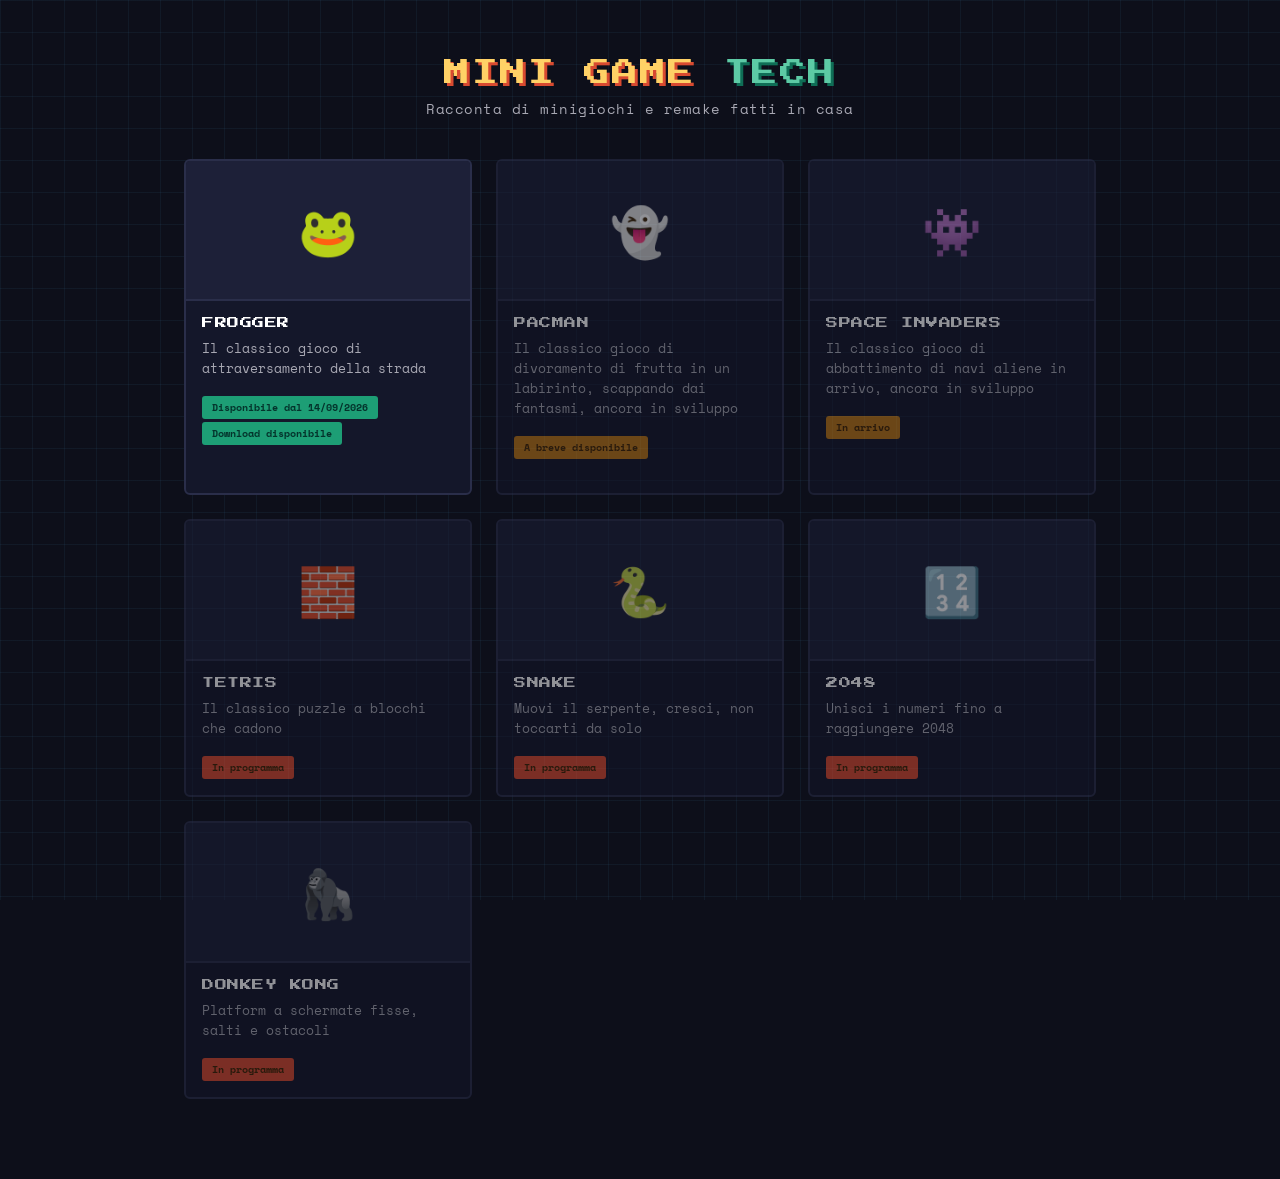
==== index.html @ 38bdaea8 "Removing a url for the pacman and announcing the arriving for the pacman" ====
<!DOCTYPE html>
<html lang="it">
<head>
    <meta charset="UTF-8">
    <meta name="viewport" content="width=device-width, initial-scale=1.0">
    <meta name="google-site-verification" content="u1pR7ki5lb8jtUChC6h1UYOW1YPz_jhIn_7nUxBDBfI"/>
    <link rel="icon" type="image/jpeg" href="Logo.jpeg">

    <!-- Link ai fogli di stile -->
    <link rel="stylesheet" href="./Style/style.css">

    <!-- SEO Base -->
    <title>Minigame Tech - Minigiochi e remake retrò gratis da scaricare</title>
    <meta name="description" content="Raccolta di minigiochi e remake retrò (Pacman, Frogger, Space Invaders e molto altro) gratuiti da scaricare. Eseguibili per Linux e Windows">
    <meta name="keywords" content="minigame, minigiochi gratis, remake pacman, remake frogger, giochi retrò, giochi pixel art, giochi linux e Windows">
    <link rel="canonical" href="https://minigame-tech.github.io/">

    <!-- Open Graph (Per la condivisione sui social e chat come Discord/WhatsApp) -->
    <meta property="og:title" content="Minigame Tech - Minigiochi retrò gratis">
    <meta property="og:description" content="Remake di giochi classici, gratis e open source, scaricabili per Linux e Windows.">
    <meta property="og:type" content="website">
    <meta property="og:url" content="https://minigame-tech.github.io/">
</head>
<body>
    <div class="grid-bg"></div>

    <header>
        <div class="logo">MINI GAME<span> TECH</span></div>
        <p>Racconta di minigiochi e remake fatti in casa</p>
    </header>

    <!---Main part of the web-site--->
    <main>
        <div class="grid">

            <!--- FROGGER --->
            <a class="card" href="Pages/frogger.html">
                <div class="thumb">🐸</div>
                <div class="card-body">
                    <div class="card-title">FROGGER</div>
                    <p class="card-desc">Il classico gioco di attraversamento della strada</p>
                    <span class="badge ready">Disponibile dal 14/09/2026</span>
                    <span class="badge_download">Download disponibile</span>
                </div>
            </a>

            <!--- PACMAN --->
            <div class="card disabled">
                <div class="thumb">👻</div>
                <div class="card-body">
                    <div class="card-title">PACMAN</div>
                    <p class="card-desc">Il classico gioco di divoramento di frutta in un labirinto, scappando dai fantasmi, ancora in sviluppo</p>
                    <span class="badge soon">A breve disponibile</span>
                </div>
            </div>

            <!--- SPACE INVADERS --->
            <div class="card disabled">
                <div class="thumb">👾</div>
                <div class="card-body">
                    <div class="card-title">SPACE INVADERS</div>
                    <p class="card-desc">Il classico gioco di abbattimento di navi aliene in arrivo, ancora in sviluppo</p>
                    <span class="badge soon">In arrivo</span>
                </div>
            </div>

            <!--- TETRIS --->
            <div class="card disabled">
                <div class="thumb">🧱</div>
                <div class="card-body">
                    <div class="card-title">TETRIS</div>
                    <p class="card-desc">Il classico puzzle a blocchi che cadono</p>
                    <span class="badge programmed">In programma</span>
                </div>
            </div>

            <!--- SNAKE --->
            <div class="card disabled">
                <div class="thumb">🐍</div>
                <div class="card-body">
                    <div class="card-title">SNAKE</div>
                    <p class="card-desc">Muovi il serpente, cresci, non toccarti da solo</p>
                    <span class="badge programmed">In programma</span>
                </div>
            </div>

            <!--- 2048 --->
            <div class="card disabled">
                <div class="thumb">🔢</div>
                <div class="card-body">
                    <div class="card-title">2048</div>
                    <p class="card-desc">Unisci i numeri fino a raggiungere 2048</p>
                    <span class="badge programmed">In programma</span>
                </div>
            </div>

            <!--- DONKEY KONG --->
            <div class="card disabled">
                <div class="thumb">🦍</div>
                <div class="card-body">
                    <div class="card-title">DONKEY KONG</div>
                    <p class="card-desc">Platform a schermate fisse, salti e ostacoli</p>
                    <span class="badge programmed">In programma</span>
                </div>
            </div>
        </div>
    </main>
</body>
</html>
---- Style/style.css ----
@import url('https://fonts.googleapis.com/css2?family=Press+Start+2P&family=Space+Mono:wght@400;700&display=swap');

* {margin: 0; padding: 0; box-sizing: border-box;}

body{
    background: #0d0f1a;
    color: #e8e8e8;
    font-family: 'Space Mono', monospace;
    min-height: 100vh;
    position: relative;
}

.grid-bg{
    position: fixed;
    inset: 0;
    background-image:
        linear-gradient(rgba(90, 200, 255, 0.06) 1px, transparent 1px),
        linear-gradient(90deg, rgba(90, 200, 255, 0.06) 1px, transparent 1px);

    background-size: 32px 32px;
    z-index: 0;
}

header{
    position: relative;
    z-index: 1;
    text-align: center;
    padding: 60px 24px 40px;
}

.logo{
    font-family: 'Press Start 2P', monospace;
    font-size: 26px;
    letter-spacing: 2px;
    color: #ffd166;
    text-shadow: 3px 3px 0 #d84a30;
    margin-bottom: 12px;
}

.logo {
    font-family: 'Press Start 2P', monospace;
    font-size: 26px;
    letter-spacing: 2px;
    color: #ffd166;
    text-shadow: 3px 3px 0 #d84a30;
    margin-bottom: 12px;
}

.logo span { color: #5dcaa5; text-shadow: 3px 3px 0 #0f6e56; }

header p {
    color: #a8a8b3;
    font-size: 14px;
    letter-spacing: 0.5px;
}

main {
    position: relative;
    z-index: 1;
    max-width: 960px;
    margin: 0 auto;
    padding: 0 24px 80px;
}

.grid {
    display: grid;
    grid-template-columns: repeat(auto-fit, minmax(240px, 1fr));
    gap: 24px;
}

.card {
    background: #14172a;
    border: 2px solid #2a2e4a;
    border-radius: 6px;
    overflow: hidden;
    transition: transform 0.15s ease, border-color 0.15s ease;
    text-decoration: none;
    color: inherit;
    display: block;
    cursor: pointer;
}

.card:hover {
    transform: translateY(-4px);
    border-color: #5dcaa5;
}

.thumb {
    height: 140px;
    display: flex;
    align-items: center;
    justify-content: center;
    font-size: 48px;
    background: #1d2038;
    border-bottom: 2px solid #2a2e4a;
}

.card-body { padding: 16px; }

.card-title {
    font-family: 'Press Start 2P', monospace;
    font-size: 12px;
    color: #fff;
    margin-bottom: 10px;
    letter-spacing: 0.5px;
}

.card-desc {
    font-size: 12.5px;
    color: #a8a8b3;
    line-height: 1.6;
    margin-bottom: 14px;
}

.badge {
    display: inline-block;
    font-size: 10px;
    padding: 4px 10px;
    border-radius: 3px;
    font-weight: 700;
}

.badge_download{
    display: inline-block;
    font-size: 10px;
    padding: 4px 10px;
    border-radius: 3px;
    font-weight: 700;
    background: #1d9e75;
    color: #04342c;
    margin-bottom: 32px;
}

.badge.ready { background: #1d9e75; color: #04342c; }
.badge.soon { background: #ba7517; color: #412402; }
.badge.programmed { background: #d84a30; color: #412402; }

.card.disabled {
    opacity: 0.55;
    cursor: default;
}

.card.disabled:hover { transform: none; border-color: #2a2e4a; }

footer {
    position: relative;
    z-index: 1;
    text-align: center;
    padding: 24px;
    font-size: 12px;
    color: #5a5a66;
}

footer a { color: #85b7eb; text-decoration: none; }
footer a:hover { text-decoration: underline; }
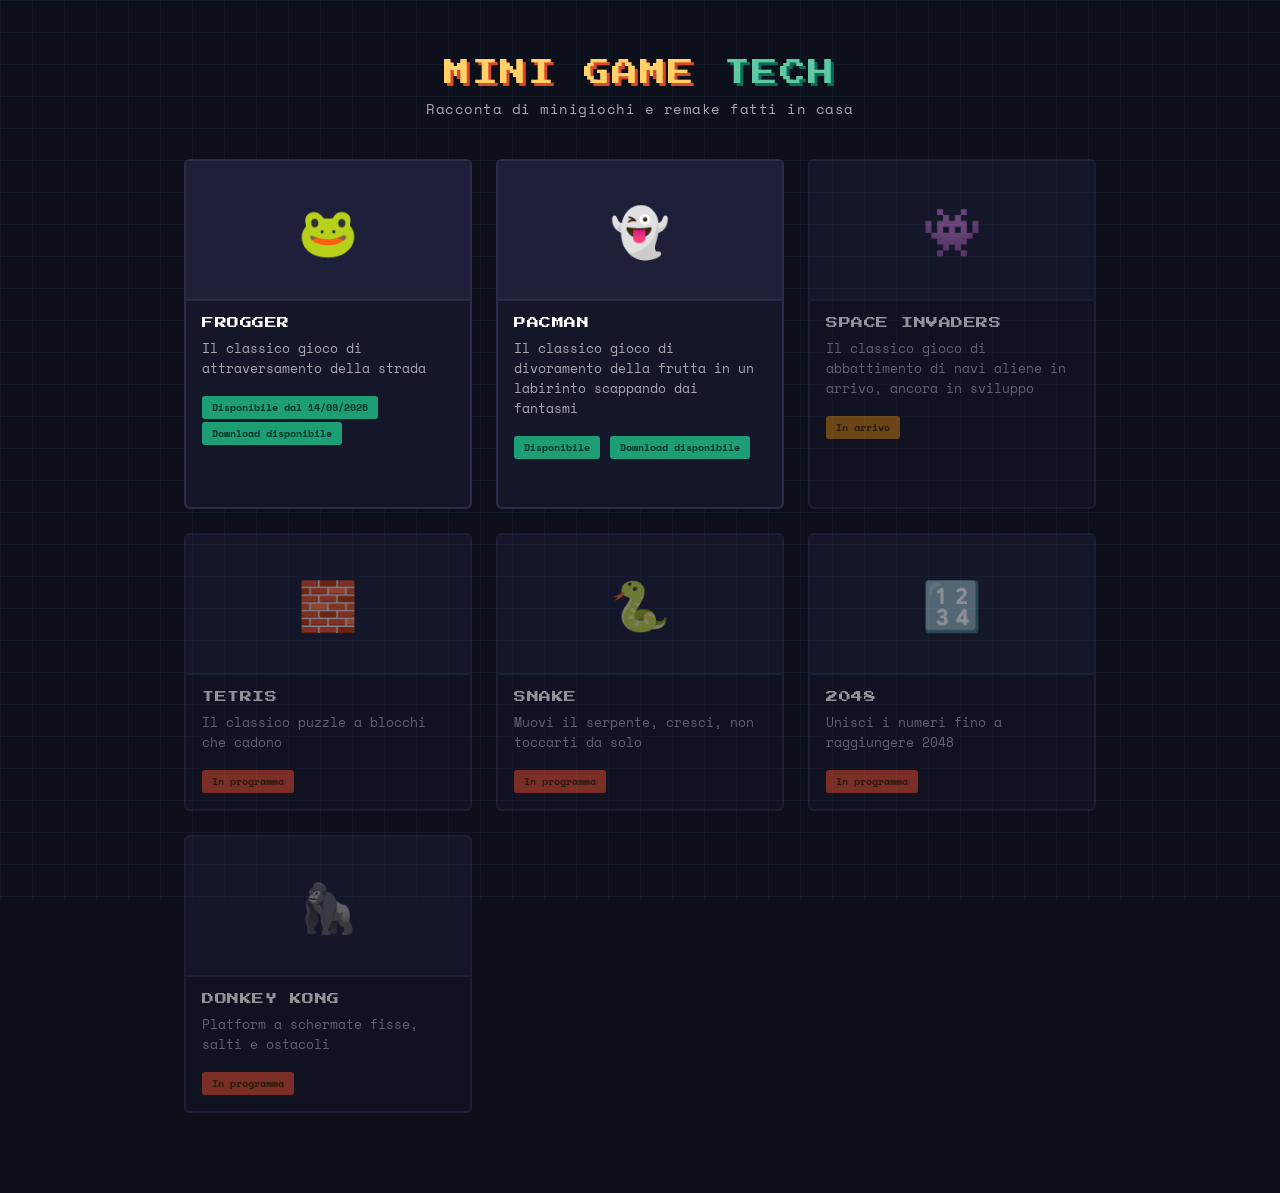
==== commit a3a076f9: "Merge branch 'updating' # Conflicts: #	index.html" ====
--- a/index.html
+++ b/index.html
@@ -45,14 +45,15 @@
             </a>
 
             <!--- PACMAN --->
-            <div class="card disabled">
+            <a class="card" href="Pages/pacman.html">
                 <div class="thumb">👻</div>
                 <div class="card-body">
                     <div class="card-title">PACMAN</div>
-                    <p class="card-desc">Il classico gioco di divoramento di frutta in un labirinto, scappando dai fantasmi, ancora in sviluppo</p>
-                    <span class="badge soon">A breve disponibile</span>
+                    <p class="card-desc">Il classico gioco di divoramento della frutta in un labirinto scappando dai fantasmi</p>
+                    <span class="badge ready">Disponibile</span>
+                    <span class="badge_download">Download disponibile</span>
                 </div>
-            </div>
+            </a>
 
             <!--- SPACE INVADERS --->
             <div class="card disabled">
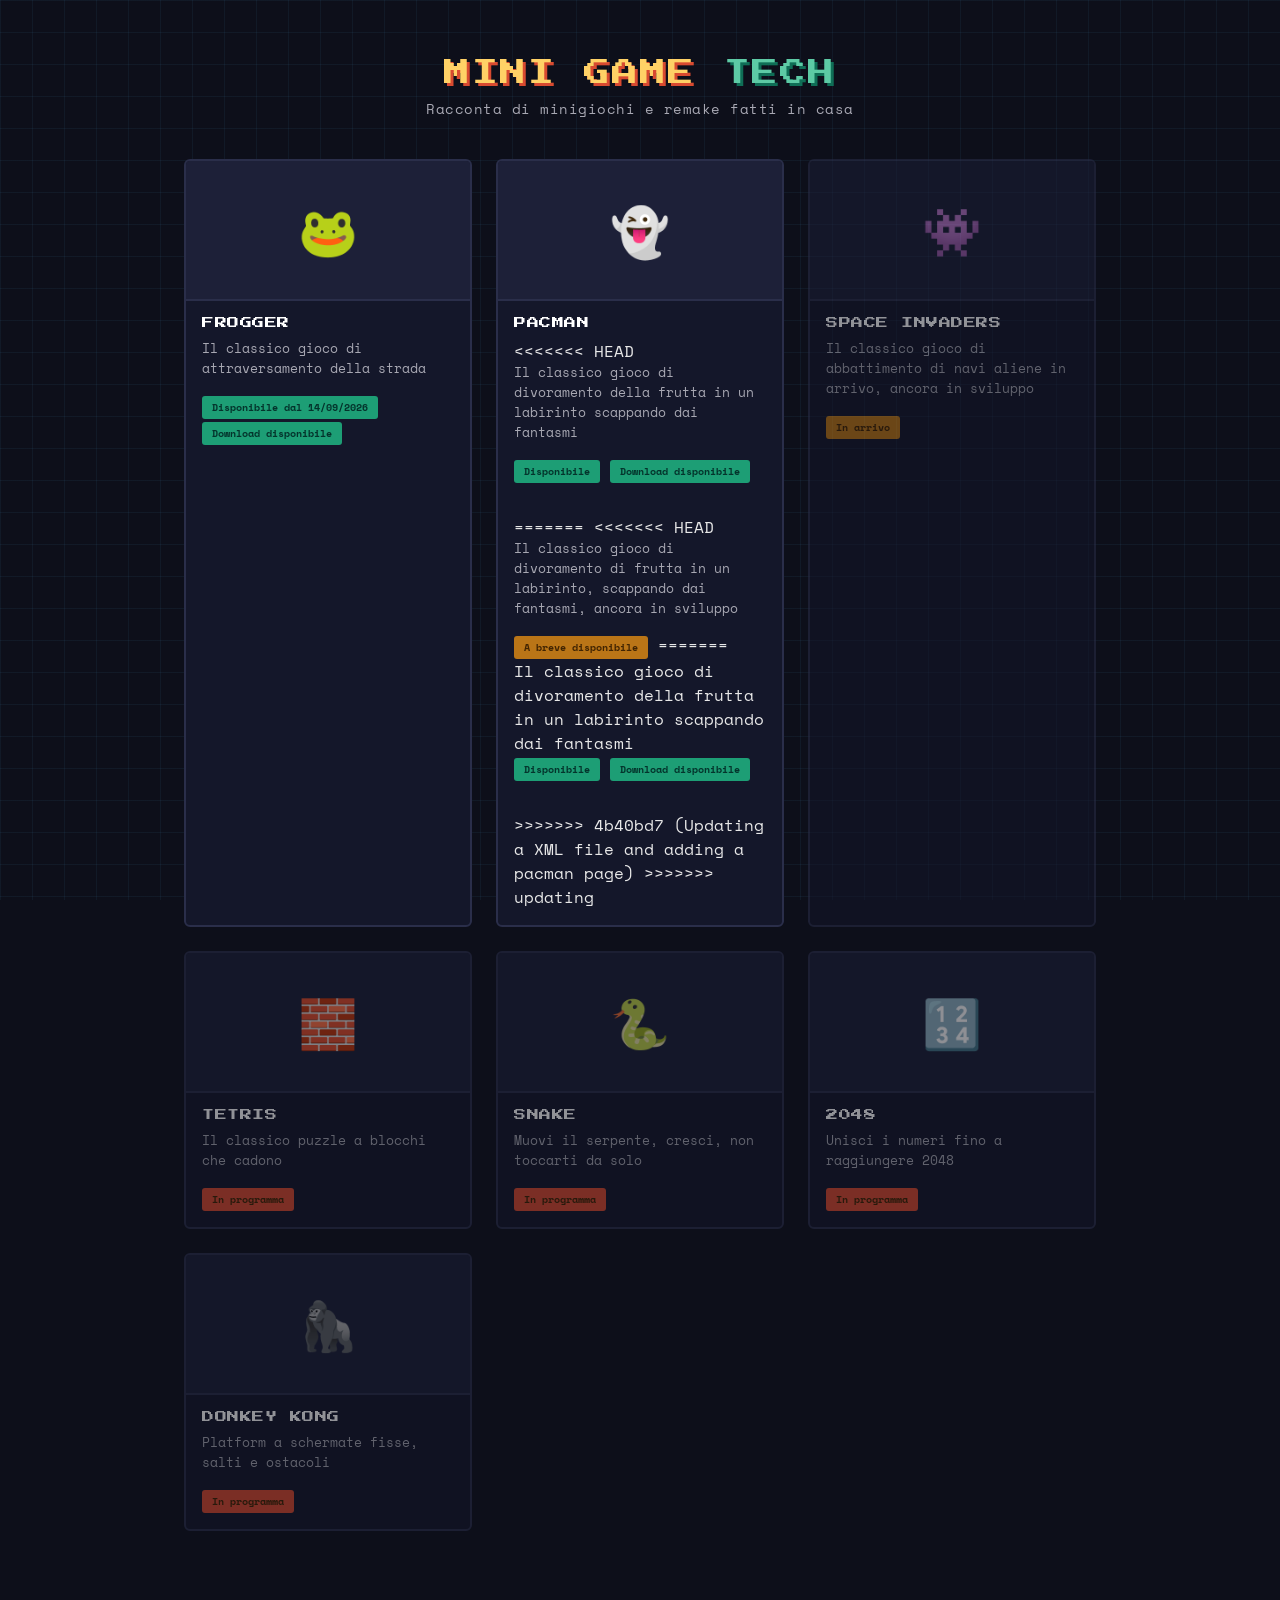
==== commit c13c8f6c: "Merge branch 'updating'" ====
--- a/index.html
+++ b/index.html
@@ -49,9 +49,20 @@
                 <div class="thumb">👻</div>
                 <div class="card-body">
                     <div class="card-title">PACMAN</div>
+<<<<<<< HEAD
                     <p class="card-desc">Il classico gioco di divoramento della frutta in un labirinto scappando dai fantasmi</p>
                     <span class="badge ready">Disponibile</span>
                     <span class="badge_download">Download disponibile</span>
+=======
+<<<<<<< HEAD
+                    <p class="card-desc">Il classico gioco di divoramento di frutta in un labirinto, scappando dai fantasmi, ancora in sviluppo</p>
+                    <span class="badge soon">A breve disponibile</span>
+=======
+                    <p>Il classico gioco di divoramento della frutta in un labirinto scappando dai fantasmi</p>
+                    <span class="badge ready">Disponibile</span>
+                    <span class="badge_download">Download disponibile</span>
+>>>>>>> 4b40bd7 (Updating a XML file and adding a pacman page)
+>>>>>>> updating
                 </div>
             </a>
 
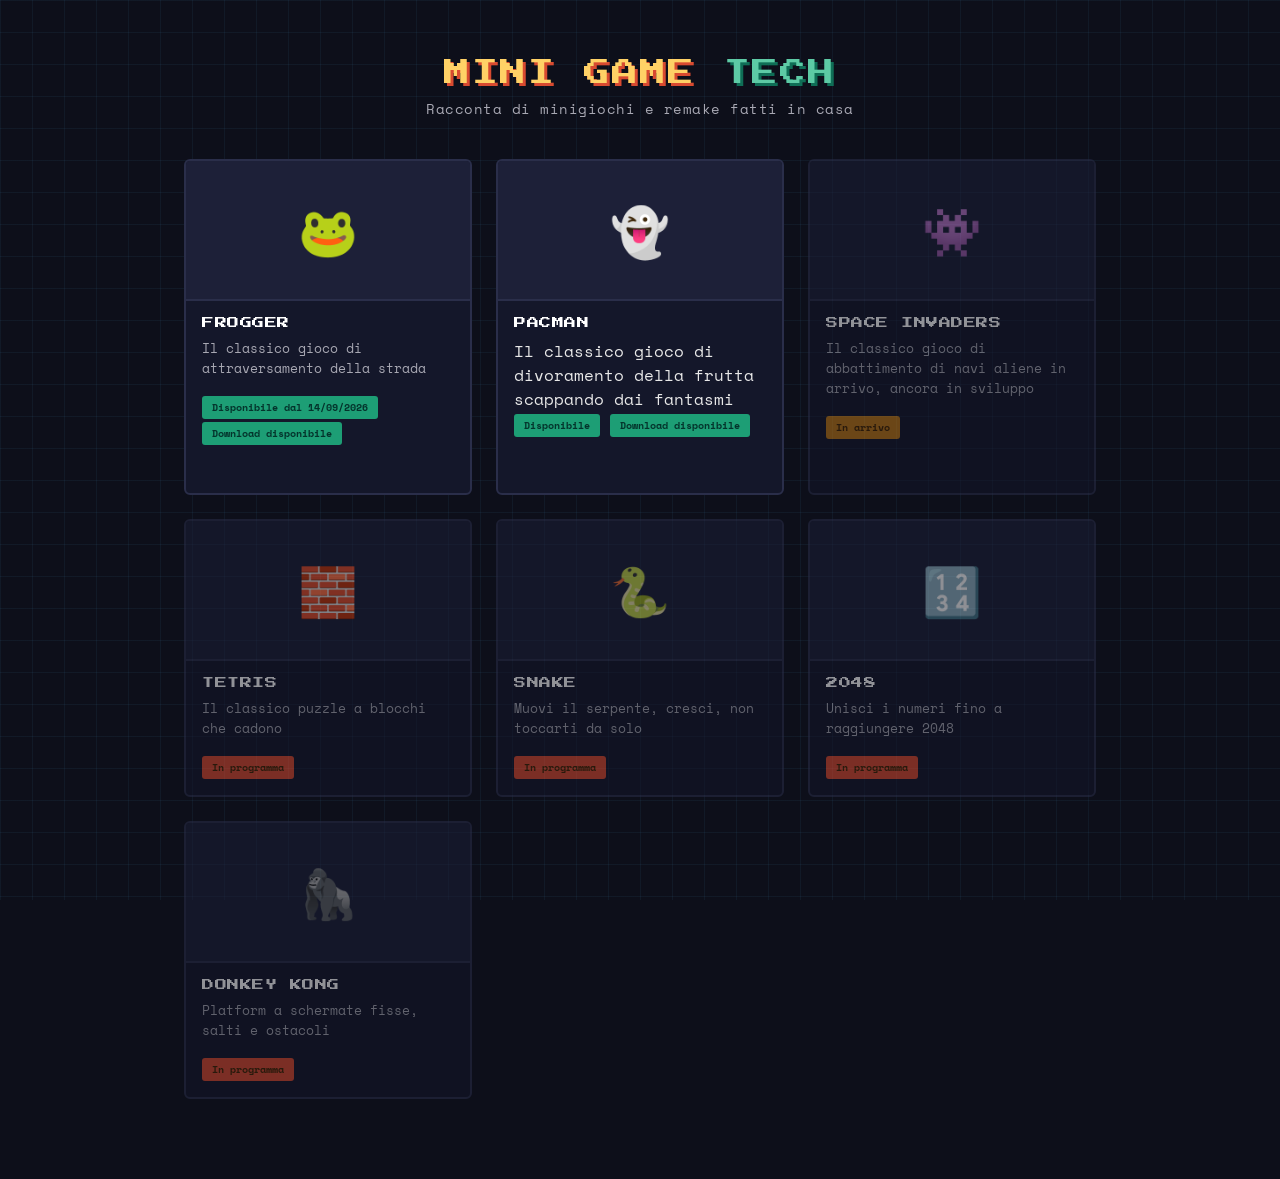
==== commit 5fd634ed: "Adding a zip archive for linux for the pacman and adjust the page" ====
--- a/index.html
+++ b/index.html
@@ -49,20 +49,9 @@
                 <div class="thumb">👻</div>
                 <div class="card-body">
                     <div class="card-title">PACMAN</div>
-<<<<<<< HEAD
-                    <p class="card-desc">Il classico gioco di divoramento della frutta in un labirinto scappando dai fantasmi</p>
+                    <p>Il classico gioco di divoramento della frutta scappando dai fantasmi</p>
                     <span class="badge ready">Disponibile</span>
                     <span class="badge_download">Download disponibile</span>
-=======
-<<<<<<< HEAD
-                    <p class="card-desc">Il classico gioco di divoramento di frutta in un labirinto, scappando dai fantasmi, ancora in sviluppo</p>
-                    <span class="badge soon">A breve disponibile</span>
-=======
-                    <p>Il classico gioco di divoramento della frutta in un labirinto scappando dai fantasmi</p>
-                    <span class="badge ready">Disponibile</span>
-                    <span class="badge_download">Download disponibile</span>
->>>>>>> 4b40bd7 (Updating a XML file and adding a pacman page)
->>>>>>> updating
                 </div>
             </a>
 
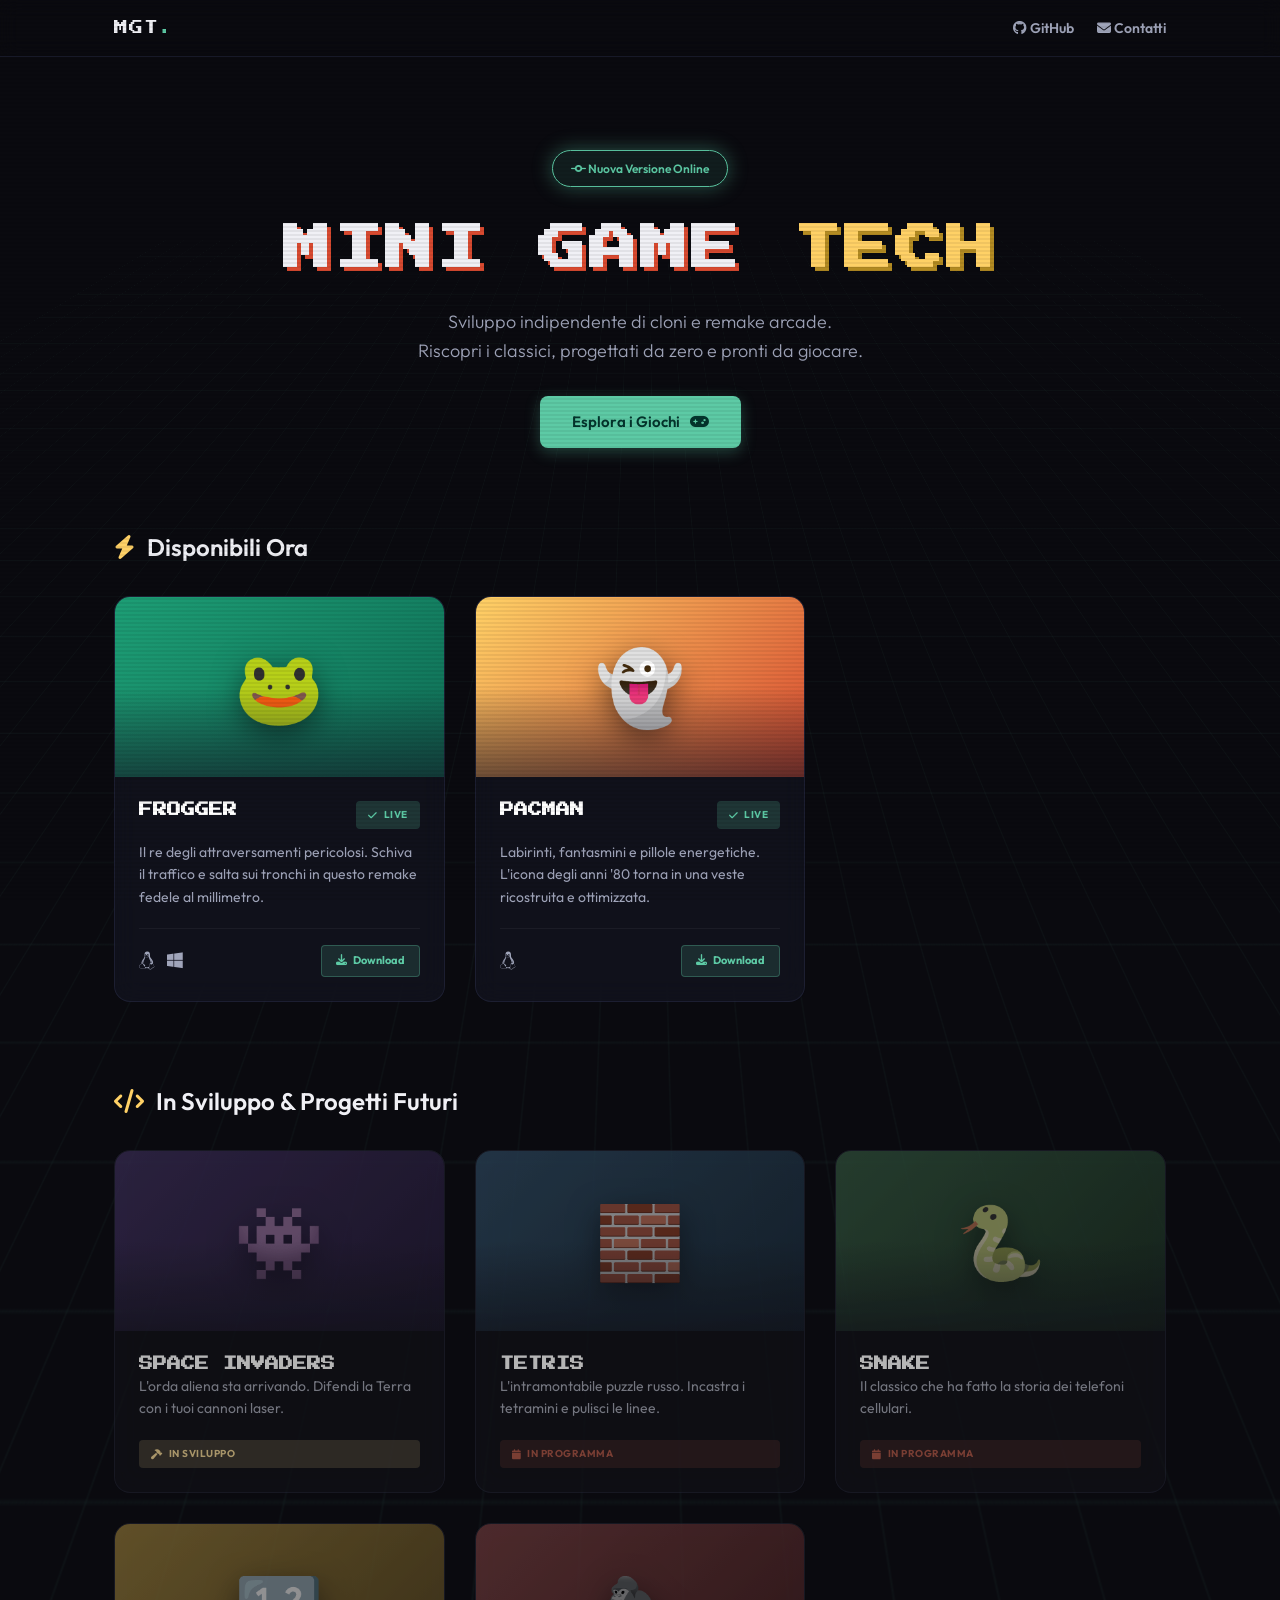
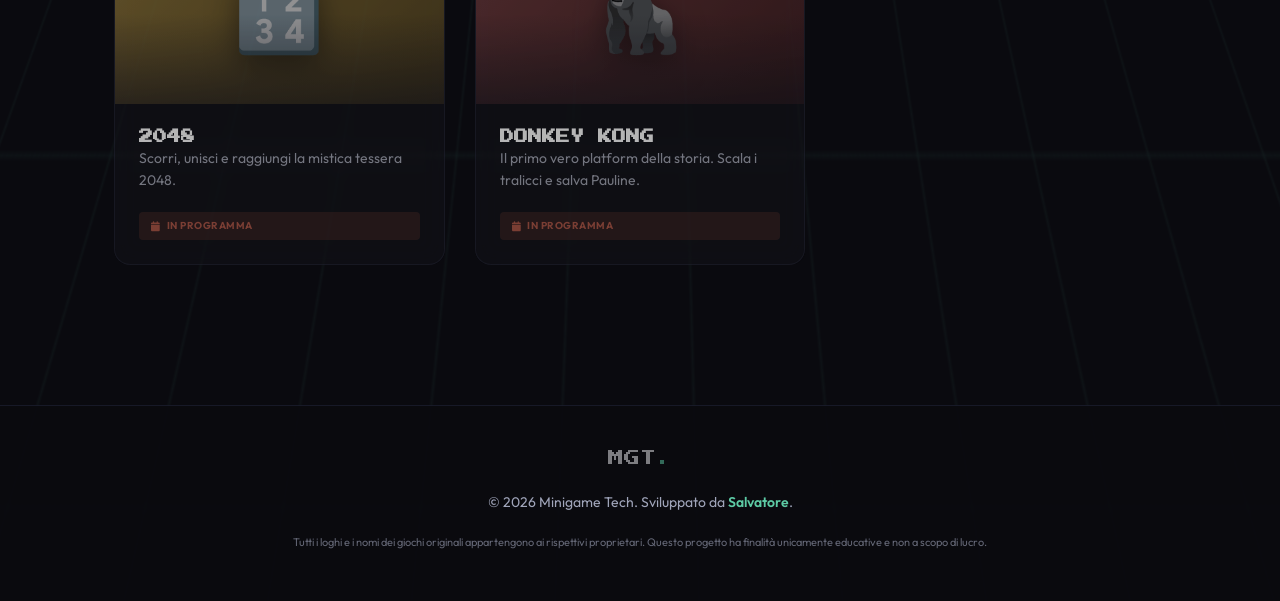
==== commit 46fd965a: "feat(ui): complete website restyling with modern-retro arcade aesthetic - Introduced new design syst" ====
--- a/index.html
+++ b/index.html
@@ -6,105 +6,173 @@
     <meta name="google-site-verification" content="u1pR7ki5lb8jtUChC6h1UYOW1YPz_jhIn_7nUxBDBfI"/>
     <link rel="icon" type="image/jpeg" href="Logo.jpeg">
 
-    <!-- Link ai fogli di stile -->
+    <!-- Fonts & Icons -->
+    <link rel="preconnect" href="https://fonts.googleapis.com">
+    <link rel="preconnect" href="https://fonts.gstatic.com" crossorigin>
+    <link href="https://fonts.googleapis.com/css2?family=Outfit:wght@300;400;600&family=Press+Start+2P&display=swap" rel="stylesheet">
+    <link rel="stylesheet" href="https://cdnjs.cloudflare.com/ajax/libs/font-awesome/6.4.0/css/all.min.css">
+
+    <!-- Fogli di stile -->
     <link rel="stylesheet" href="./Style/style.css">
 
     <!-- SEO Base -->
-    <title>Minigame Tech - Minigiochi e remake retrò gratis da scaricare</title>
-    <meta name="description" content="Raccolta di minigiochi e remake retrò (Pacman, Frogger, Space Invaders e molto altro) gratuiti da scaricare. Eseguibili per Linux e Windows">
-    <meta name="keywords" content="minigame, minigiochi gratis, remake pacman, remake frogger, giochi retrò, giochi pixel art, giochi linux e Windows">
+    <title>Minigame Tech - Arcade Remakes & Retrogaming</title>
+    <meta name="description" content="La casa dei remake arcade perfetti. Scarica gratuitamente cloni open source di classici come Pacman, Frogger e molti altri per Linux e Windows.">
+    <meta name="keywords" content="minigame, minigiochi gratis, remake pacman, remake frogger, giochi retrò, retrogaming, giochi linux, giochi windows, pixel art">
     <link rel="canonical" href="https://minigame-tech.github.io/">
 
-    <!-- Open Graph (Per la condivisione sui social e chat come Discord/WhatsApp) -->
-    <meta property="og:title" content="Minigame Tech - Minigiochi retrò gratis">
-    <meta property="og:description" content="Remake di giochi classici, gratis e open source, scaricabili per Linux e Windows.">
+    <!-- Open Graph -->
+    <meta property="og:title" content="Minigame Tech - Arcade Remakes & Retrogaming">
+    <meta property="og:description" content="Rivivi i grandi classici. Remake di giochi gratuiti, open source, per Linux e Windows.">
     <meta property="og:type" content="website">
     <meta property="og:url" content="https://minigame-tech.github.io/">
 </head>
 <body>
+    <!-- Effetto CRT Overlay e Grid -->
+    <div class="scanlines"></div>
     <div class="grid-bg"></div>
 
-    <header>
-        <div class="logo">MINI GAME<span> TECH</span></div>
-        <p>Racconta di minigiochi e remake fatti in casa</p>
+    <!-- Navigazione -->
+    <nav class="navbar">
+        <div class="nav-content">
+            <div class="nav-logo">MGT<span>.</span></div>
+            <div class="nav-links">
+                <a href="https://github.com/minigame-tech" target="_blank" rel="noopener"><i class="fa-brands fa-github"></i> GitHub</a>
+                <a href="mailto:codelab.italia@gmail.com"><i class="fa-solid fa-envelope"></i> Contatti</a>
+            </div>
+        </div>
+    </nav>
+
+    <!-- Hero Section -->
+    <header class="hero">
+        <div class="hero-content">
+            <div class="badge-pill pulse"><i class="fa-solid fa-code-commit"></i> Nuova Versione Online</div>
+            <h1 class="logo">MINI GAME<span> TECH</span></h1>
+            <p class="subtitle">Sviluppo indipendente di cloni e remake arcade.<br>Riscopri i classici, progettati da zero e pronti da giocare.</p>
+            <div class="hero-actions">
+                <a href="#games" class="btn btn-primary">Esplora i Giochi <i class="fa-solid fa-gamepad"></i></a>
+            </div>
+        </div>
     </header>
 
-    <!---Main part of the web-site--->
-    <main>
-        <div class="grid">
+    <!-- Main Content -->
+    <main id="games">
+        <section class="game-section">
+            <h2 class="section-title"><i class="fa-solid fa-bolt"></i> Disponibili Ora</h2>
+            <div class="grid">
+                <!-- FROGGER -->
+                <a class="card glass-effect" href="Pages/frogger.html">
+                    <div class="card-glow"></div>
+                    <div class="thumb" style="background-image: linear-gradient(135deg, #1d9e75, #0f6e56);">
+                        <span class="emoji">🐸</span>
+                    </div>
+                    <div class="card-body">
+                        <div class="card-header">
+                            <h3 class="card-title">FROGGER</h3>
+                            <span class="badge ready"><i class="fa-solid fa-check"></i> Live</span>
+                        </div>
+                        <p class="card-desc">Il re degli attraversamenti pericolosi. Schiva il traffico e salta sui tronchi in questo remake fedele al millimetro.</p>
+                        <div class="card-footer">
+                            <span class="platform-icon"><i class="fa-brands fa-linux"></i></span>
+                            <span class="platform-icon"><i class="fa-brands fa-windows"></i></span>
+                            <span class="badge_download"><i class="fa-solid fa-download"></i> Download</span>
+                        </div>
+                    </div>
+                </a>
 
-            <!--- FROGGER --->
-            <a class="card" href="Pages/frogger.html">
-                <div class="thumb">🐸</div>
-                <div class="card-body">
-                    <div class="card-title">FROGGER</div>
-                    <p class="card-desc">Il classico gioco di attraversamento della strada</p>
-                    <span class="badge ready">Disponibile dal 14/09/2026</span>
-                    <span class="badge_download">Download disponibile</span>
+                <!-- PACMAN -->
+                <a class="card glass-effect" href="Pages/pacman.html">
+                    <div class="card-glow"></div>
+                    <div class="thumb" style="background-image: linear-gradient(135deg, #ffd166, #d84a30);">
+                        <span class="emoji">👻</span>
+                    </div>
+                    <div class="card-body">
+                        <div class="card-header">
+                            <h3 class="card-title">PACMAN</h3>
+                            <span class="badge ready"><i class="fa-solid fa-check"></i> Live</span>
+                        </div>
+                        <p class="card-desc">Labirinti, fantasmini e pillole energetiche. L'icona degli anni '80 torna in una veste ricostruita e ottimizzata.</p>
+                        <div class="card-footer">
+                            <span class="platform-icon"><i class="fa-brands fa-linux"></i></span>
+                            <span class="badge_download"><i class="fa-solid fa-download"></i> Download</span>
+                        </div>
+                    </div>
+                </a>
+            </div>
+        </section>
+
+        <section class="game-section mt-5">
+            <h2 class="section-title"><i class="fa-solid fa-code"></i> In Sviluppo & Progetti Futuri</h2>
+            <div class="grid">
+                <!-- SPACE INVADERS -->
+                <div class="card glass-effect disabled">
+                    <div class="thumb" style="background-image: linear-gradient(135deg, #4b3080, #2c1a4d);">
+                        <span class="emoji">👾</span>
+                    </div>
+                    <div class="card-body">
+                        <h3 class="card-title">SPACE INVADERS</h3>
+                        <p class="card-desc">L'orda aliena sta arrivando. Difendi la Terra con i tuoi cannoni laser.</p>
+                        <span class="badge soon"><i class="fa-solid fa-hammer"></i> In Sviluppo</span>
+                    </div>
                 </div>
-            </a>
 
-            <!--- PACMAN --->
-            <a class="card" href="Pages/pacman.html">
-                <div class="thumb">👻</div>
-                <div class="card-body">
-                    <div class="card-title">PACMAN</div>
-                    <p>Il classico gioco di divoramento della frutta scappando dai fantasmi</p>
-                    <span class="badge ready">Disponibile</span>
-                    <span class="badge_download">Download disponibile</span>
+                <!-- TETRIS -->
+                <div class="card glass-effect disabled">
+                    <div class="thumb" style="background-image: linear-gradient(135deg, #235882, #11324c);">
+                        <span class="emoji">🧱</span>
+                    </div>
+                    <div class="card-body">
+                        <h3 class="card-title">TETRIS</h3>
+                        <p class="card-desc">L'intramontabile puzzle russo. Incastra i tetramini e pulisci le linee.</p>
+                        <span class="badge programmed"><i class="fa-solid fa-calendar"></i> In Programma</span>
+                    </div>
                 </div>
-            </a>
 
-            <!--- SPACE INVADERS --->
-            <div class="card disabled">
-                <div class="thumb">👾</div>
-                <div class="card-body">
-                    <div class="card-title">SPACE INVADERS</div>
-                    <p class="card-desc">Il classico gioco di abbattimento di navi aliene in arrivo, ancora in sviluppo</p>
-                    <span class="badge soon">In arrivo</span>
+                <!-- SNAKE -->
+                <div class="card glass-effect disabled">
+                    <div class="thumb" style="background-image: linear-gradient(135deg, #276b3a, #133b1e);">
+                        <span class="emoji">🐍</span>
+                    </div>
+                    <div class="card-body">
+                        <h3 class="card-title">SNAKE</h3>
+                        <p class="card-desc">Il classico che ha fatto la storia dei telefoni cellulari.</p>
+                        <span class="badge programmed"><i class="fa-solid fa-calendar"></i> In Programma</span>
+                    </div>
+                </div>
+
+                <!-- 2048 -->
+                <div class="card glass-effect disabled">
+                    <div class="thumb" style="background-image: linear-gradient(135deg, #b8860b, #6b4c03);">
+                        <span class="emoji">🔢</span>
+                    </div>
+                    <div class="card-body">
+                        <h3 class="card-title">2048</h3>
+                        <p class="card-desc">Scorri, unisci e raggiungi la mistica tessera 2048.</p>
+                        <span class="badge programmed"><i class="fa-solid fa-calendar"></i> In Programma</span>
+                    </div>
+                </div>
+
+                <!-- DONKEY KONG -->
+                <div class="card glass-effect disabled">
+                    <div class="thumb" style="background-image: linear-gradient(135deg, #a33b3b, #5e1c1c);">
+                        <span class="emoji">🦍</span>
+                    </div>
+                    <div class="card-body">
+                        <h3 class="card-title">DONKEY KONG</h3>
+                        <p class="card-desc">Il primo vero platform della storia. Scala i tralicci e salva Pauline.</p>
+                        <span class="badge programmed"><i class="fa-solid fa-calendar"></i> In Programma</span>
+                    </div>
                 </div>
             </div>
+        </section>
+    </main>
 
-            <!--- TETRIS --->
-            <div class="card disabled">
-                <div class="thumb">🧱</div>
-                <div class="card-body">
-                    <div class="card-title">TETRIS</div>
-                    <p class="card-desc">Il classico puzzle a blocchi che cadono</p>
-                    <span class="badge programmed">In programma</span>
-                </div>
-            </div>
-
-            <!--- SNAKE --->
-            <div class="card disabled">
-                <div class="thumb">🐍</div>
-                <div class="card-body">
-                    <div class="card-title">SNAKE</div>
-                    <p class="card-desc">Muovi il serpente, cresci, non toccarti da solo</p>
-                    <span class="badge programmed">In programma</span>
-                </div>
-            </div>
-
-            <!--- 2048 --->
-            <div class="card disabled">
-                <div class="thumb">🔢</div>
-                <div class="card-body">
-                    <div class="card-title">2048</div>
-                    <p class="card-desc">Unisci i numeri fino a raggiungere 2048</p>
-                    <span class="badge programmed">In programma</span>
-                </div>
-            </div>
-
-            <!--- DONKEY KONG --->
-            <div class="card disabled">
-                <div class="thumb">🦍</div>
-                <div class="card-body">
-                    <div class="card-title">DONKEY KONG</div>
-                    <p class="card-desc">Platform a schermate fisse, salti e ostacoli</p>
-                    <span class="badge programmed">In programma</span>
-                </div>
-            </div>
+    <footer>
+        <div class="footer-content">
+            <div class="footer-logo">MGT<span>.</span></div>
+            <p>&copy; 2026 Minigame Tech. Sviluppato da <a href="https://github.com/minigame-tech" target="_blank">Salvatore</a>.</p>
+            <p class="small-text">Tutti i loghi e i nomi dei giochi originali appartengono ai rispettivi proprietari. Questo progetto ha finalità unicamente educative e non a scopo di lucro.</p>
         </div>
-    </main>
+    </footer>
 </body>
 </html>
--- a/Style/style.css
+++ b/Style/style.css
@@ -1,155 +1,454 @@
-@import url('https://fonts.googleapis.com/css2?family=Press+Start+2P&family=Space+Mono:wght@400;700&display=swap');
-
-* {margin: 0; padding: 0; box-sizing: border-box;}
-
-body{
-    background: #0d0f1a;
-    color: #e8e8e8;
-    font-family: 'Space Mono', monospace;
+/* Import fonts */
+@import url('https://fonts.googleapis.com/css2?family=Outfit:wght@300;400;600&family=Press+Start+2P&display=swap');
+
+:root {
+    --bg-main: #0a0a0f;
+    --bg-card: rgba(20, 22, 35, 0.6);
+    --border-card: rgba(80, 90, 140, 0.2);
+    --border-hover: #5dcaa5;
+    
+    --text-primary: #f0f0f5;
+    --text-secondary: #a0a5ba;
+    
+    --accent-primary: #5dcaa5;
+    --accent-secondary: #ffd166;
+    --accent-tertiary: #d84a30;
+    
+    --font-heading: 'Press Start 2P', monospace;
+    --font-body: 'Outfit', sans-serif;
+    
+    --glow-primary: 0 0 20px rgba(93, 202, 165, 0.4);
+    --glow-secondary: 0 0 15px rgba(255, 209, 102, 0.3);
+}
+
+* {
+    margin: 0;
+    padding: 0;
+    box-sizing: border-box;
+}
+
+body {
+    background-color: var(--bg-main);
+    color: var(--text-primary);
+    font-family: var(--font-body);
     min-height: 100vh;
-    position: relative;
-}
-
-.grid-bg{
+    overflow-x: hidden;
+    position: relative;
+    line-height: 1.6;
+}
+
+/* Scrollbar personalizzata */
+::-webkit-scrollbar { width: 8px; }
+::-webkit-scrollbar-track { background: var(--bg-main); }
+::-webkit-scrollbar-thumb { background: #2a2e4a; border-radius: 4px; }
+::-webkit-scrollbar-thumb:hover { background: var(--accent-primary); }
+
+/* --- EFFETTI DI SFONDO --- */
+.grid-bg {
+    position: fixed;
+    inset: -50%;
+    width: 200%;
+    height: 200%;
+    background-image: 
+        linear-gradient(rgba(93, 202, 165, 0.04) 1px, transparent 1px),
+        linear-gradient(90deg, rgba(93, 202, 165, 0.04) 1px, transparent 1px);
+    background-size: 50px 50px;
+    z-index: -2;
+    transform: perspective(500px) rotateX(45deg) translateY(-100px) translateZ(-200px);
+    animation: gridMove 20s linear infinite;
+    pointer-events: none;
+}
+
+@keyframes gridMove {
+    0% { transform: perspective(500px) rotateX(45deg) translateY(0) translateZ(-200px); }
+    100% { transform: perspective(500px) rotateX(45deg) translateY(50px) translateZ(-200px); }
+}
+
+.scanlines {
     position: fixed;
     inset: 0;
-    background-image:
-        linear-gradient(rgba(90, 200, 255, 0.06) 1px, transparent 1px),
-        linear-gradient(90deg, rgba(90, 200, 255, 0.06) 1px, transparent 1px);
-
-    background-size: 32px 32px;
-    z-index: 0;
-}
-
-header{
-    position: relative;
+    background: linear-gradient(
+        to bottom,
+        rgba(255,255,255,0),
+        rgba(255,255,255,0) 50%,
+        rgba(0,0,0,0.2) 50%,
+        rgba(0,0,0,0.2)
+    );
+    background-size: 100% 4px;
+    z-index: 100;
+    pointer-events: none;
+    opacity: 0.3;
+}
+
+/* --- NAVIGAZIONE --- */
+.navbar {
+    position: fixed;
+    top: 0;
+    left: 0;
+    width: 100%;
+    background: rgba(10, 10, 15, 0.8);
+    backdrop-filter: blur(10px);
+    -webkit-backdrop-filter: blur(10px);
+    border-bottom: 1px solid var(--border-card);
+    z-index: 50;
+    padding: 15px 0;
+}
+
+.nav-content {
+    max-width: 1100px;
+    margin: 0 auto;
+    padding: 0 24px;
+    display: flex;
+    justify-content: space-between;
+    align-items: center;
+}
+
+.nav-logo {
+    font-family: var(--font-heading);
+    font-size: 14px;
+    color: var(--text-primary);
+    letter-spacing: 1px;
+}
+
+.nav-logo span { color: var(--accent-primary); }
+
+.nav-links a {
+    color: var(--text-secondary);
+    text-decoration: none;
+    margin-left: 20px;
+    font-weight: 600;
+    font-size: 14px;
+    transition: color 0.3s ease;
+}
+
+.nav-links a:hover {
+    color: var(--accent-primary);
+    text-shadow: var(--glow-primary);
+}
+
+/* --- HERO SECTION --- */
+.hero {
+    position: relative;
+    padding: 150px 24px 80px;
+    text-align: center;
     z-index: 1;
-    text-align: center;
-    padding: 60px 24px 40px;
-}
-
-.logo{
-    font-family: 'Press Start 2P', monospace;
-    font-size: 26px;
-    letter-spacing: 2px;
-    color: #ffd166;
-    text-shadow: 3px 3px 0 #d84a30;
-    margin-bottom: 12px;
+    display: flex;
+    flex-direction: column;
+    align-items: center;
+    justify-content: center;
+}
+
+.badge-pill {
+    display: inline-block;
+    background: rgba(93, 202, 165, 0.1);
+    color: var(--accent-primary);
+    border: 1px solid var(--accent-primary);
+    padding: 8px 18px;
+    border-radius: 50px;
+    font-size: 12px;
+    font-weight: 600;
+    margin-bottom: 24px;
+    box-shadow: var(--glow-primary);
+}
+
+.badge-pill.pulse {
+    animation: pulseGlow 2s infinite;
+}
+
+@keyframes pulseGlow {
+    0% { box-shadow: 0 0 0 0 rgba(93, 202, 165, 0.4); }
+    70% { box-shadow: 0 0 0 10px rgba(93, 202, 165, 0); }
+    100% { box-shadow: 0 0 0 0 rgba(93, 202, 165, 0); }
 }
 
 .logo {
-    font-family: 'Press Start 2P', monospace;
-    font-size: 26px;
-    letter-spacing: 2px;
-    color: #ffd166;
-    text-shadow: 3px 3px 0 #d84a30;
-    margin-bottom: 12px;
-}
-
-.logo span { color: #5dcaa5; text-shadow: 3px 3px 0 #0f6e56; }
-
-header p {
-    color: #a8a8b3;
-    font-size: 14px;
-    letter-spacing: 0.5px;
-}
-
+    font-family: var(--font-heading);
+    font-size: clamp(28px, 5vw, 48px);
+    letter-spacing: 3px;
+    color: var(--text-primary);
+    text-shadow: 4px 4px 0 var(--accent-tertiary);
+    margin-bottom: 20px;
+}
+
+.logo span {
+    color: var(--accent-secondary);
+    text-shadow: 4px 4px 0 #b38b22;
+}
+
+.subtitle {
+    color: var(--text-secondary);
+    font-size: 18px;
+    max-width: 600px;
+    margin: 0 auto 30px;
+    font-weight: 300;
+}
+
+.btn {
+    display: inline-flex;
+    align-items: center;
+    gap: 10px;
+    padding: 14px 32px;
+    border-radius: 8px;
+    text-decoration: none;
+    font-weight: 600;
+    font-size: 15px;
+    transition: all 0.3s ease;
+    cursor: pointer;
+    border: none;
+}
+
+.btn-primary {
+    background: var(--accent-primary);
+    color: #04342c;
+    box-shadow: 0 4px 15px rgba(93, 202, 165, 0.3);
+}
+
+.btn-primary:hover {
+    background: #4ab592;
+    transform: translateY(-2px);
+    box-shadow: 0 6px 20px rgba(93, 202, 165, 0.5);
+}
+
+/* --- MAIN CONTENT & GRID --- */
 main {
     position: relative;
     z-index: 1;
-    max-width: 960px;
+    max-width: 1100px;
     margin: 0 auto;
     padding: 0 24px 80px;
 }
 
+.game-section {
+    margin-bottom: 60px;
+}
+
+.mt-5 { margin-top: 80px; }
+
+.section-title {
+    font-family: var(--font-body);
+    font-size: 24px;
+    color: var(--text-primary);
+    margin-bottom: 30px;
+    display: flex;
+    align-items: center;
+    gap: 12px;
+    font-weight: 600;
+}
+
+.section-title i {
+    color: var(--accent-secondary);
+}
+
 .grid {
     display: grid;
-    grid-template-columns: repeat(auto-fit, minmax(240px, 1fr));
-    gap: 24px;
-}
-
+    grid-template-columns: repeat(auto-fill, minmax(320px, 1fr));
+    gap: 30px;
+}
+
+/* --- CARDS --- */
 .card {
-    background: #14172a;
-    border: 2px solid #2a2e4a;
-    border-radius: 6px;
+    position: relative;
+    background: var(--bg-card);
+    backdrop-filter: blur(12px);
+    -webkit-backdrop-filter: blur(12px);
+    border: 1px solid var(--border-card);
+    border-radius: 16px;
     overflow: hidden;
-    transition: transform 0.15s ease, border-color 0.15s ease;
+    transition: all 0.4s cubic-bezier(0.175, 0.885, 0.32, 1.275);
     text-decoration: none;
     color: inherit;
-    display: block;
-    cursor: pointer;
-}
-
-.card:hover {
-    transform: translateY(-4px);
-    border-color: #5dcaa5;
-}
+    display: flex;
+    flex-direction: column;
+}
+
+.card:hover:not(.disabled) {
+    transform: translateY(-8px);
+    border-color: var(--border-hover);
+    box-shadow: 0 10px 30px rgba(0,0,0,0.5), 0 0 20px rgba(93, 202, 165, 0.2);
+}
+
+.card-glow {
+    position: absolute;
+    top: 0; left: 0; right: 0; bottom: 0;
+    background: radial-gradient(circle at 50% 0%, rgba(93, 202, 165, 0.1), transparent 70%);
+    opacity: 0;
+    transition: opacity 0.4s ease;
+    pointer-events: none;
+}
+
+.card:hover .card-glow { opacity: 1; }
 
 .thumb {
-    height: 140px;
+    height: 180px;
     display: flex;
     align-items: center;
     justify-content: center;
-    font-size: 48px;
-    background: #1d2038;
-    border-bottom: 2px solid #2a2e4a;
-}
-
-.card-body { padding: 16px; }
+    position: relative;
+    overflow: hidden;
+}
+
+.thumb::after {
+    content: '';
+    position: absolute;
+    bottom: 0; left: 0; right: 0;
+    height: 50%;
+    background: linear-gradient(to top, var(--bg-card), transparent);
+}
+
+.emoji {
+    font-size: 72px;
+    filter: drop-shadow(0 10px 15px rgba(0,0,0,0.5));
+    transform: scale(1);
+    transition: transform 0.4s ease;
+}
+
+.card:hover:not(.disabled) .emoji {
+    transform: scale(1.1) rotate(5deg);
+}
+
+.card-body {
+    padding: 24px;
+    flex-grow: 1;
+    display: flex;
+    flex-direction: column;
+    position: relative;
+    z-index: 2;
+}
+
+.card-header {
+    display: flex;
+    justify-content: space-between;
+    align-items: flex-start;
+    margin-bottom: 12px;
+}
 
 .card-title {
-    font-family: 'Press Start 2P', monospace;
-    font-size: 12px;
+    font-family: var(--font-heading);
+    font-size: 14px;
     color: #fff;
+    line-height: 1.4;
+}
+
+.card-desc {
+    font-size: 14px;
+    color: var(--text-secondary);
+    line-height: 1.6;
+    flex-grow: 1;
+    margin-bottom: 20px;
+}
+
+.card-footer {
+    display: flex;
+    align-items: center;
+    gap: 12px;
+    margin-top: auto;
+    padding-top: 16px;
+    border-top: 1px solid rgba(255,255,255,0.05);
+}
+
+.platform-icon {
+    font-size: 18px;
+    color: var(--text-secondary);
+}
+
+/* --- BADGES --- */
+.badge {
+    display: inline-flex;
+    align-items: center;
+    gap: 6px;
+    font-size: 10px;
+    padding: 6px 12px;
+    border-radius: 4px;
+    font-weight: 700;
+    text-transform: uppercase;
+    letter-spacing: 0.5px;
+}
+
+.badge_download {
+    margin-left: auto;
+    font-size: 11px;
+    padding: 6px 14px;
+    border-radius: 4px;
+    font-weight: 700;
+    background: rgba(93, 202, 165, 0.15);
+    color: var(--accent-primary);
+    border: 1px solid rgba(93, 202, 165, 0.3);
+    transition: all 0.3s ease;
+    display: flex;
+    align-items: center;
+    gap: 6px;
+}
+
+.card:hover .badge_download {
+    background: var(--accent-primary);
+    color: #000;
+}
+
+.badge.ready { background: rgba(93, 202, 165, 0.2); color: var(--accent-primary); }
+.badge.soon { background: rgba(255, 209, 102, 0.2); color: var(--accent-secondary); }
+.badge.programmed { background: rgba(216, 74, 48, 0.2); color: var(--accent-tertiary); }
+
+/* --- DISABLED STATE --- */
+.card.disabled {
+    opacity: 0.7;
+    cursor: not-allowed;
+    filter: grayscale(40%);
+}
+
+.card.disabled .thumb {
+    opacity: 0.8;
+}
+
+/* --- FOOTER --- */
+footer {
+    position: relative;
+    z-index: 1;
+    background: rgba(10, 10, 15, 0.9);
+    border-top: 1px solid var(--border-card);
+    padding: 40px 24px;
+    text-align: center;
+}
+
+.footer-content {
+    max-width: 800px;
+    margin: 0 auto;
+}
+
+.footer-logo {
+    font-family: var(--font-heading);
+    font-size: 16px;
+    color: var(--text-primary);
+    margin-bottom: 20px;
+    opacity: 0.5;
+}
+
+.footer-logo span { color: var(--accent-primary); }
+
+footer p {
+    color: var(--text-secondary);
+    font-size: 14px;
     margin-bottom: 10px;
-    letter-spacing: 0.5px;
-}
-
-.card-desc {
-    font-size: 12.5px;
-    color: #a8a8b3;
-    line-height: 1.6;
-    margin-bottom: 14px;
-}
-
-.badge {
-    display: inline-block;
-    font-size: 10px;
-    padding: 4px 10px;
-    border-radius: 3px;
-    font-weight: 700;
-}
-
-.badge_download{
-    display: inline-block;
-    font-size: 10px;
-    padding: 4px 10px;
-    border-radius: 3px;
-    font-weight: 700;
-    background: #1d9e75;
-    color: #04342c;
-    margin-bottom: 32px;
-}
-
-.badge.ready { background: #1d9e75; color: #04342c; }
-.badge.soon { background: #ba7517; color: #412402; }
-.badge.programmed { background: #d84a30; color: #412402; }
-
-.card.disabled {
-    opacity: 0.55;
-    cursor: default;
-}
-
-.card.disabled:hover { transform: none; border-color: #2a2e4a; }
-
-footer {
-    position: relative;
-    z-index: 1;
-    text-align: center;
-    padding: 24px;
-    font-size: 12px;
-    color: #5a5a66;
-}
-
-footer a { color: #85b7eb; text-decoration: none; }
-footer a:hover { text-decoration: underline; }+}
+
+footer .small-text {
+    font-size: 11px;
+    opacity: 0.6;
+    margin-top: 20px;
+}
+
+footer a {
+    color: var(--accent-primary);
+    text-decoration: none;
+    font-weight: 600;
+}
+
+footer a:hover {
+    text-decoration: underline;
+}
+
+/* Responsive */
+@media (max-width: 768px) {
+    .grid { grid-template-columns: 1fr; }
+    .hero { padding: 120px 20px 60px; }
+    .logo { font-size: 24px; }
+}
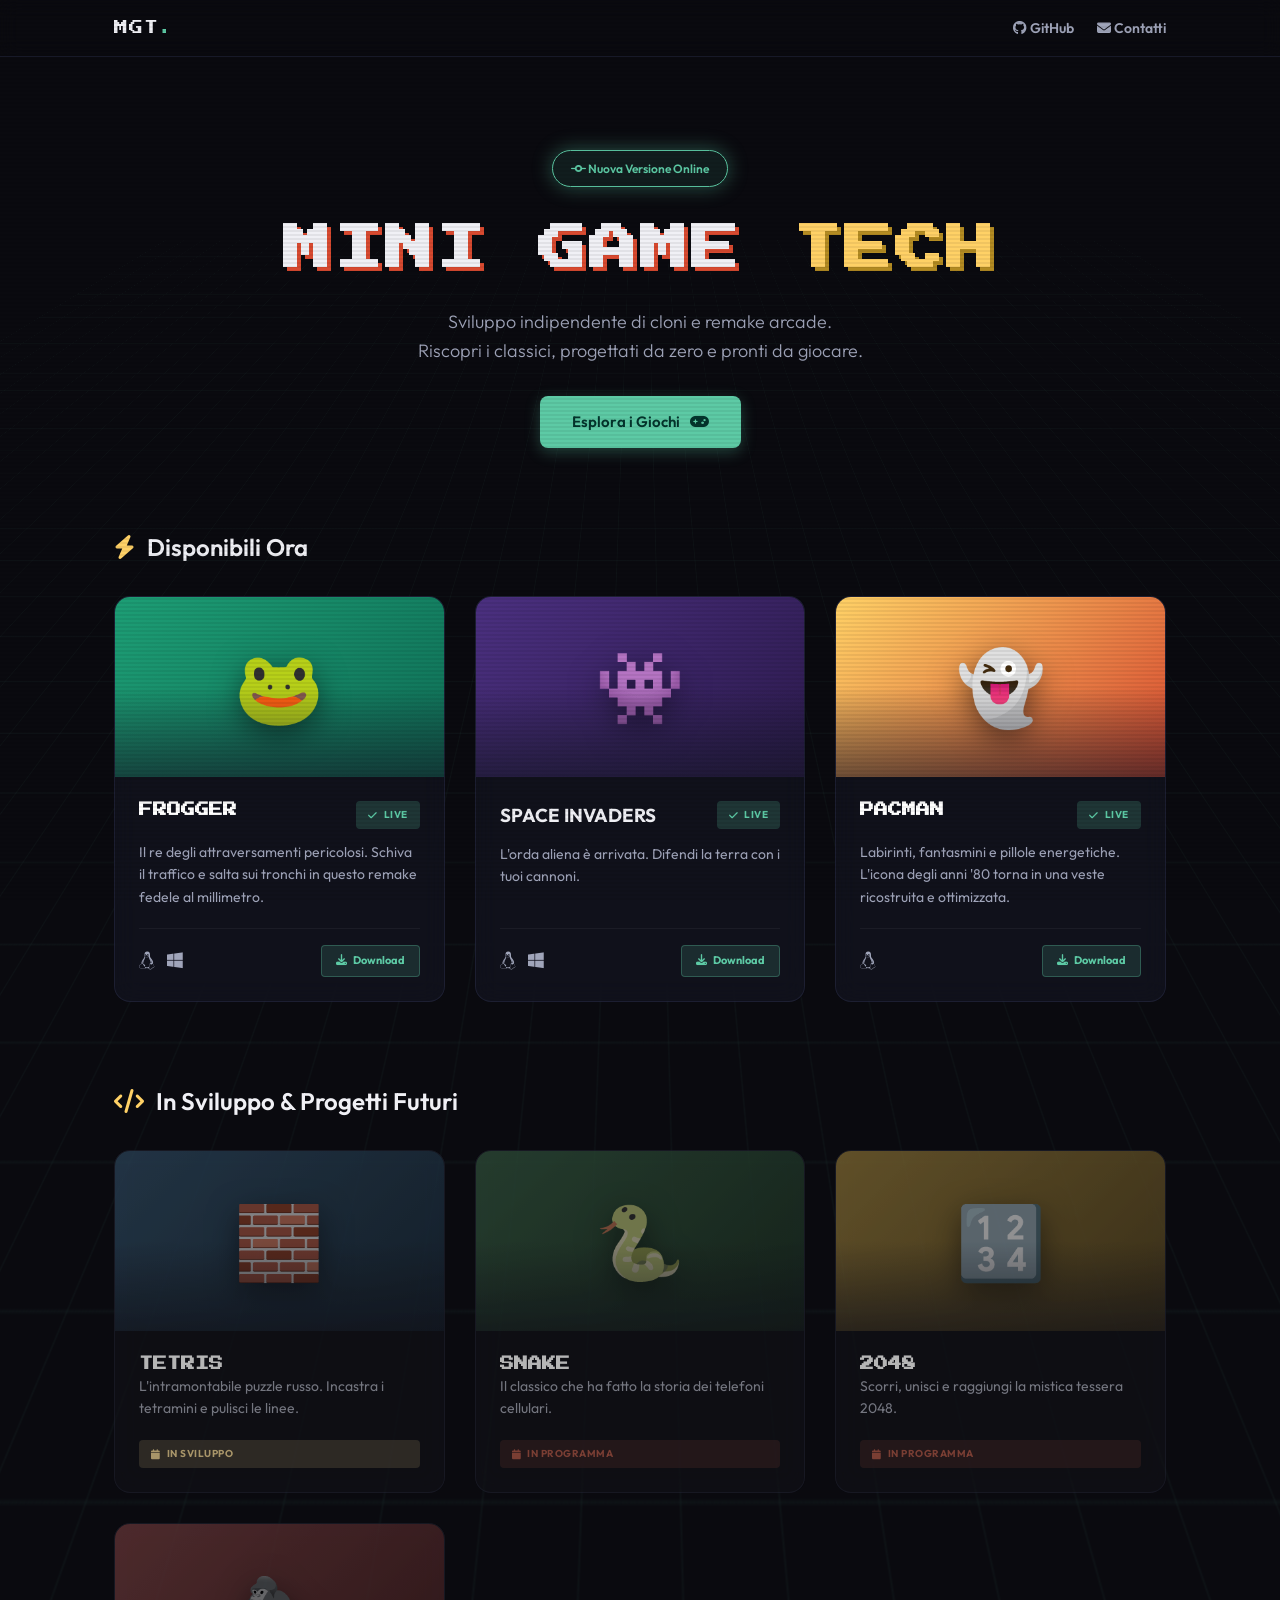
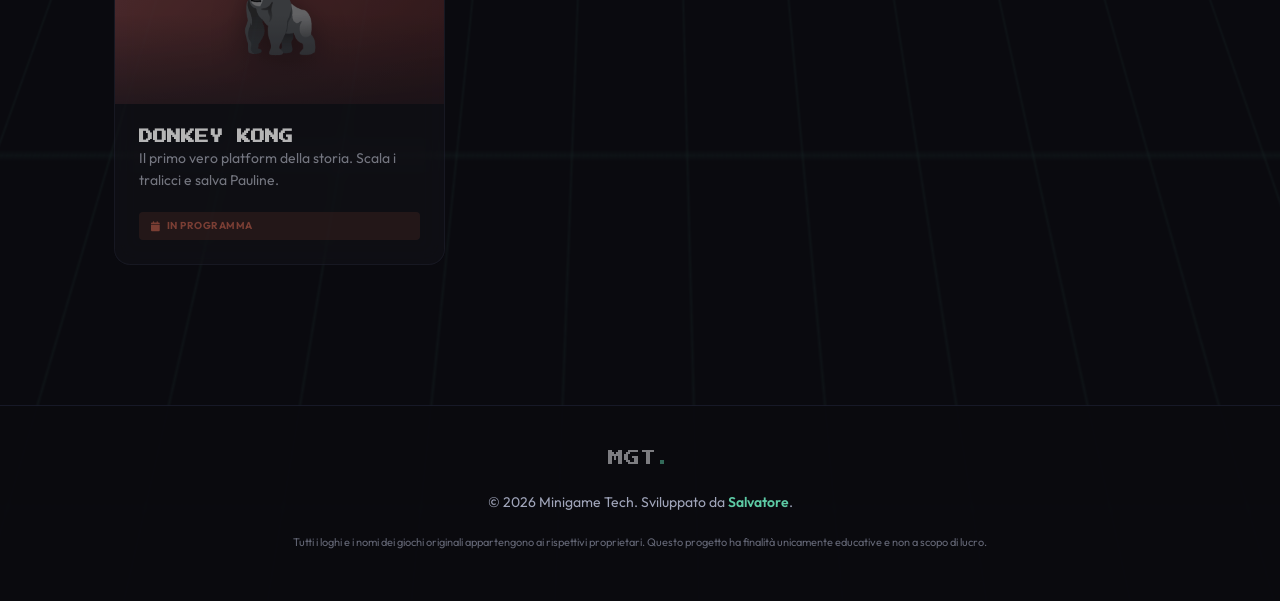
==== commit 5aa4ac40: "Adding a Space Invaders Page" ====
--- a/index.html
+++ b/index.html
@@ -38,7 +38,7 @@
             <div class="nav-logo">MGT<span>.</span></div>
             <div class="nav-links">
                 <a href="https://github.com/minigame-tech" target="_blank" rel="noopener"><i class="fa-brands fa-github"></i> GitHub</a>
-                <a href="mailto:codelab.italia@gmail.com"><i class="fa-solid fa-envelope"></i> Contatti</a>
+                <a href="https://mail.google.com/mail/?view=cm&fs=1&to=codelab.italia@gmail.com" target="_blank" rel="noopener"><i class="fa-solid fa-envelope"></i> Contatti</a>
             </div>
         </div>
     </nav>
@@ -80,6 +80,26 @@
                     </div>
                 </a>
 
+                <!--- SPACE INVADERS --->
+                <a class="card glass-effect" href="Pages/space_invaders.html">
+                    <div class="card-glow"></div>
+                    <div class="thumb" style="background-image: linear-gradient(135deg, #4b3080, #2c1a4d);">
+                        <span class="emoji">👾</span>
+                    </div>
+                    <div class="card-body">
+                        <div class="card-header">
+                            <h3>SPACE INVADERS</h3>
+                            <span class="badge ready"><i class="fa-solid fa-check"></i> Live</span>
+                        </div>
+                        <p class="card-desc">L'orda aliena è arrivata. Difendi la terra con i tuoi cannoni.</p>
+                        <div class="card-footer">
+                            <span class="platform-icon"><i class="fa-brands fa-linux"></i></span>
+                            <span class="platform-icon"><i class="fa-brands fa-windows"></i></span>
+                            <span class="badge_download"><i class="fa-solid fa-download"></i> Download</span>
+                        </div>
+                    </div>
+                </a>
+
                 <!-- PACMAN -->
                 <a class="card glass-effect" href="Pages/pacman.html">
                     <div class="card-glow"></div>
@@ -104,18 +124,6 @@
         <section class="game-section mt-5">
             <h2 class="section-title"><i class="fa-solid fa-code"></i> In Sviluppo & Progetti Futuri</h2>
             <div class="grid">
-                <!-- SPACE INVADERS -->
-                <div class="card glass-effect disabled">
-                    <div class="thumb" style="background-image: linear-gradient(135deg, #4b3080, #2c1a4d);">
-                        <span class="emoji">👾</span>
-                    </div>
-                    <div class="card-body">
-                        <h3 class="card-title">SPACE INVADERS</h3>
-                        <p class="card-desc">L'orda aliena sta arrivando. Difendi la Terra con i tuoi cannoni laser.</p>
-                        <span class="badge soon"><i class="fa-solid fa-hammer"></i> In Sviluppo</span>
-                    </div>
-                </div>
-
                 <!-- TETRIS -->
                 <div class="card glass-effect disabled">
                     <div class="thumb" style="background-image: linear-gradient(135deg, #235882, #11324c);">
@@ -124,7 +132,7 @@
                     <div class="card-body">
                         <h3 class="card-title">TETRIS</h3>
                         <p class="card-desc">L'intramontabile puzzle russo. Incastra i tetramini e pulisci le linee.</p>
-                        <span class="badge programmed"><i class="fa-solid fa-calendar"></i> In Programma</span>
+                        <span class="badge soon"><i class="fa-solid fa-calendar"></i> In Sviluppo</span>
                     </div>
                 </div>
 
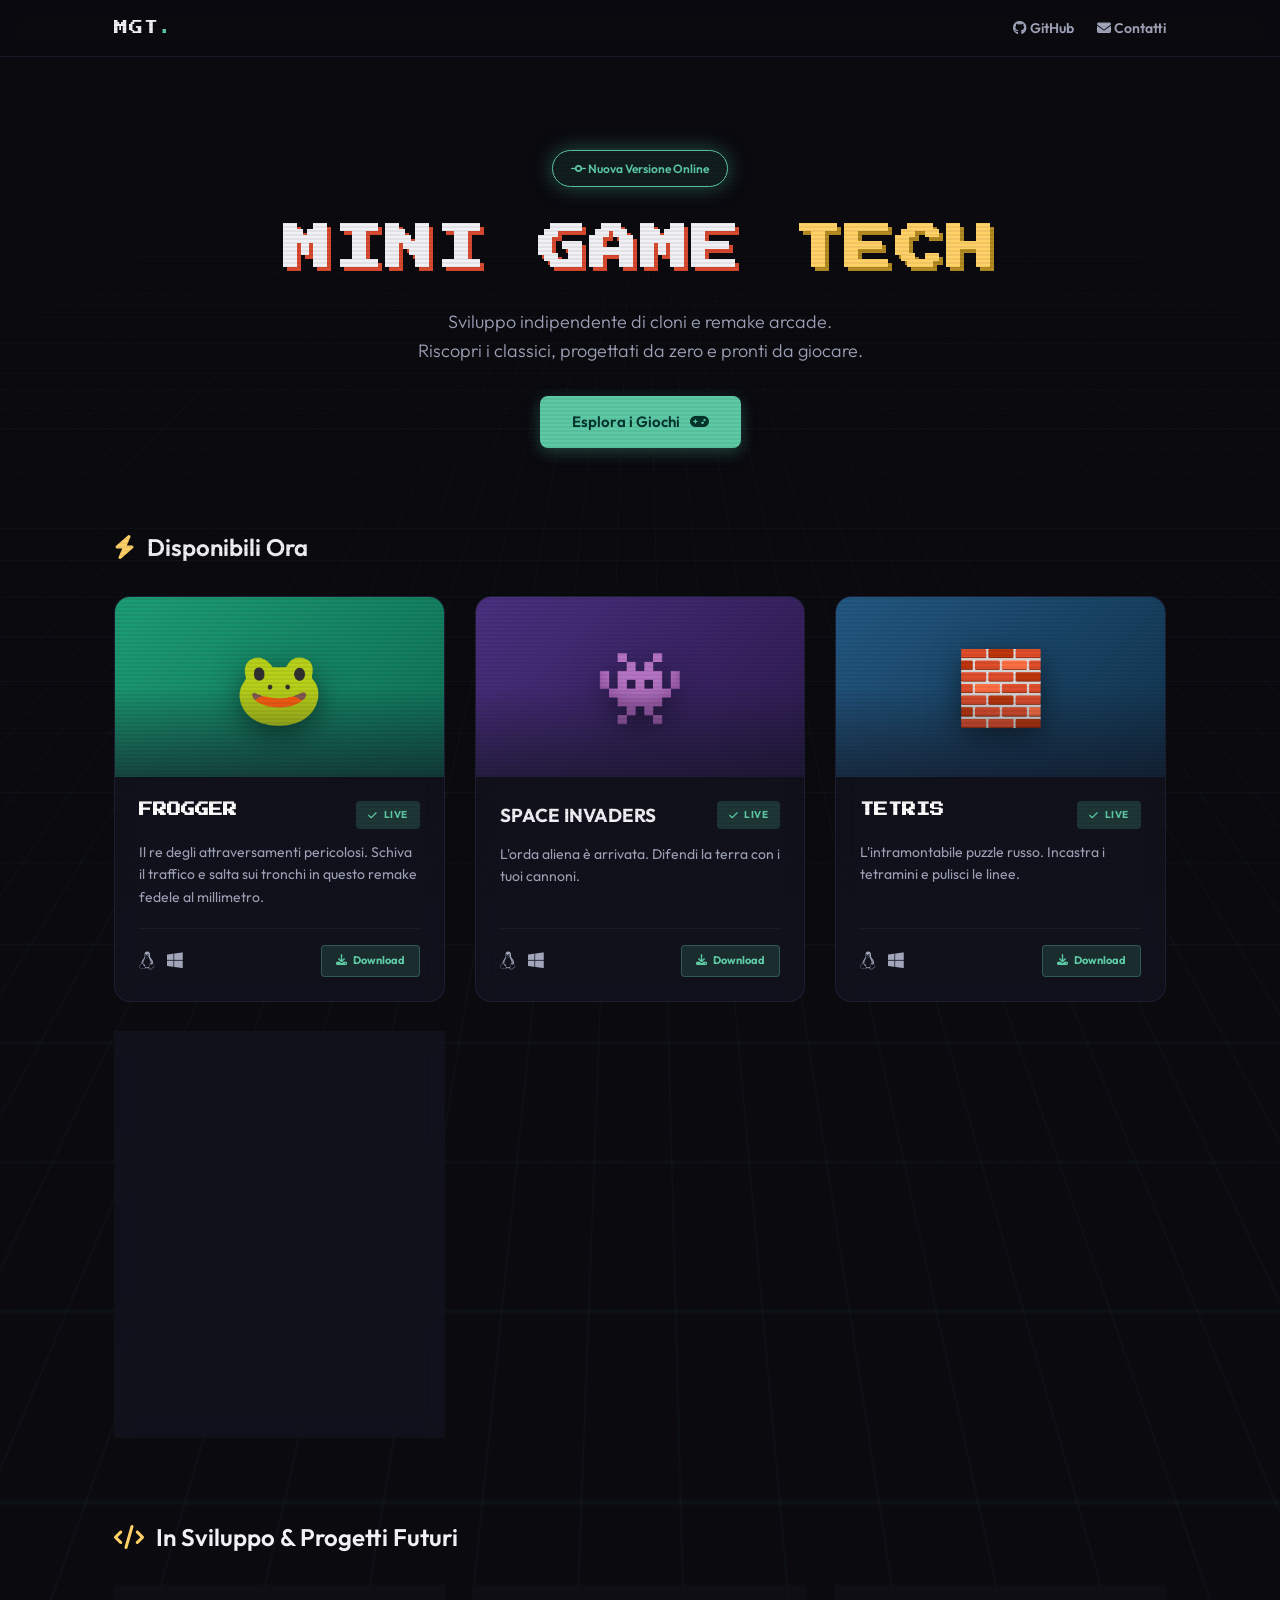
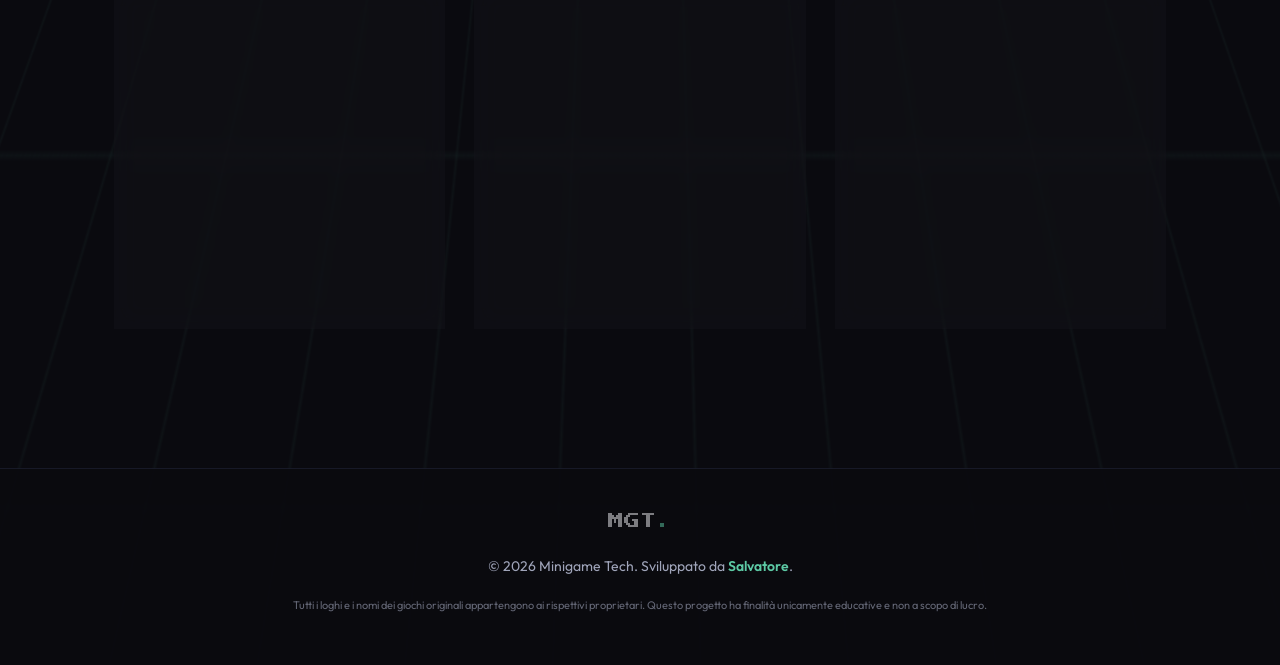
==== commit e6f366b6: "feat: add a Tetris page" ====
--- a/index.html
+++ b/index.html
@@ -100,6 +100,26 @@
                     </div>
                 </a>
 
+                <!--- TETRIS --->
+                <a class="card glass-effect" href="Pages/tetris.html">
+                    <div class="card-glow"></div>
+                    <div class="thumb" style="background-image: linear-gradient(135deg, #235882, #11324c);">
+                        <span class="emoji">🧱</span>
+                    </div>
+                    <div class="card-body">
+                        <div class="card-header">
+                            <h3 class="card-title">TETRIS</h3>
+                            <span class="badge ready"><i class="fa-solid fa-check"></i> Live</span>
+                        </div>
+                        <p class="card-desc">L'intramontabile puzzle russo. Incastra i tetramini e pulisci le linee.</p>
+                        <div class="card-footer">
+                            <span class="platform-icon"><i class="fa-brands fa-linux"></i></span>
+                            <span class="platform-icon"><i class="fa-brands fa-windows"></i></span>
+                            <span class="badge_download"><i class="fa-solid fa-download"></i> Download</span>
+                        </div>
+                    </div>
+                </a>
+
                 <!-- PACMAN -->
                 <a class="card glass-effect" href="Pages/pacman.html">
                     <div class="card-glow"></div>
@@ -124,18 +144,6 @@
         <section class="game-section mt-5">
             <h2 class="section-title"><i class="fa-solid fa-code"></i> In Sviluppo & Progetti Futuri</h2>
             <div class="grid">
-                <!-- TETRIS -->
-                <div class="card glass-effect disabled">
-                    <div class="thumb" style="background-image: linear-gradient(135deg, #235882, #11324c);">
-                        <span class="emoji">🧱</span>
-                    </div>
-                    <div class="card-body">
-                        <h3 class="card-title">TETRIS</h3>
-                        <p class="card-desc">L'intramontabile puzzle russo. Incastra i tetramini e pulisci le linee.</p>
-                        <span class="badge soon"><i class="fa-solid fa-calendar"></i> In Sviluppo</span>
-                    </div>
-                </div>
-
                 <!-- SNAKE -->
                 <div class="card glass-effect disabled">
                     <div class="thumb" style="background-image: linear-gradient(135deg, #276b3a, #133b1e);">
@@ -144,7 +152,7 @@
                     <div class="card-body">
                         <h3 class="card-title">SNAKE</h3>
                         <p class="card-desc">Il classico che ha fatto la storia dei telefoni cellulari.</p>
-                        <span class="badge programmed"><i class="fa-solid fa-calendar"></i> In Programma</span>
+                        <span class="badge soon"><i class="fa-solid fa-calendar"></i> In Sviluppo</span>
                     </div>
                 </div>
 
